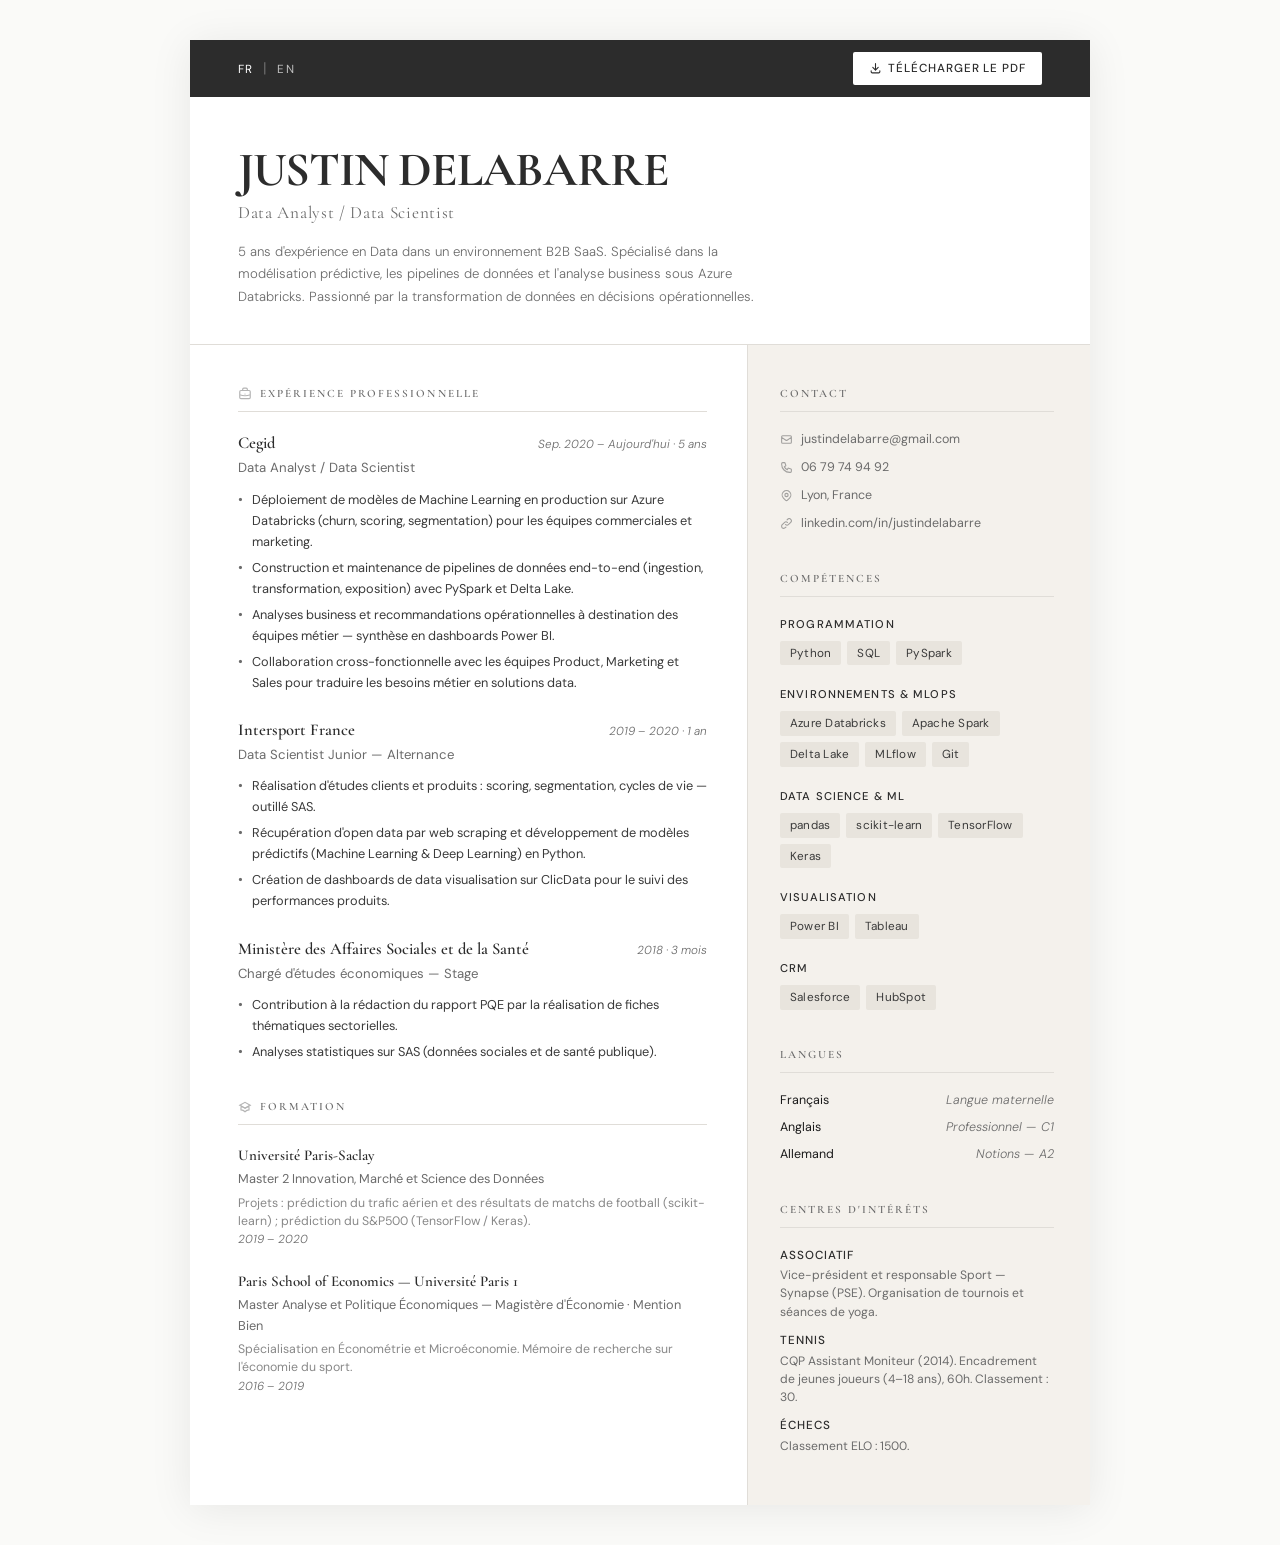
==== index.html @ 4c5a8da8 "update: city Paris --> Lyon" ====
<!DOCTYPE html>
<html lang="fr">
<head>
  <meta charset="UTF-8" />
  <meta name="viewport" content="width=device-width, initial-scale=1.0" />
  <title>Justin Delabarre — Data Analyst / Data Scientist</title>
  <link rel="stylesheet" href="style.css" />
</head>
<body>

  <!-- Barre supérieure : switcher langue + bouton téléchargement -->
  <div class="cv-page">

    <div class="cv-topbar">
      <div class="lang-switcher">
        <a href="index.html" class="active">FR</a>
        <span>|</span>
        <a href="index.en.html">EN</a>
      </div>
      <a href="cv.fr.pdf" class="btn-download" download>
        <svg xmlns="http://www.w3.org/2000/svg" fill="none" viewBox="0 0 24 24" stroke="currentColor" stroke-width="2">
          <path stroke-linecap="round" stroke-linejoin="round" d="M4 16v2a2 2 0 002 2h12a2 2 0 002-2v-2M7 10l5 5 5-5M12 15V3" />
        </svg>
        Télécharger le PDF
      </a>
    </div>

    <!-- Header -->
    <header class="cv-header">
      <h1>Justin Delabarre</h1>
      <div class="subtitle">Data Analyst / Data Scientist</div>
      <p class="tagline">
        5 ans d'expérience en Data dans un environnement B2B SaaS.
        Spécialisé dans la modélisation prédictive, les pipelines de données et l'analyse business
        sous Azure Databricks. Passionné par la transformation de données en décisions opérationnelles.
      </p>
    </header>

    <!-- Corps principal : 2 colonnes -->
    <div class="cv-body">

      <!-- Colonne principale -->
      <main class="cv-main">

        <!-- Expériences -->
        <section class="section">
          <h2 class="section-title">
            <svg xmlns="http://www.w3.org/2000/svg" fill="none" viewBox="0 0 24 24" stroke="currentColor" stroke-width="2"><path stroke-linecap="round" stroke-linejoin="round" d="M21 13.255A23.931 23.931 0 0112 15c-3.183 0-6.22-.62-9-1.745M16 6V4a2 2 0 00-2-2h-4a2 2 0 00-2 2v2m4 6h.01M5 20h14a2 2 0 002-2V8a2 2 0 00-2-2H5a2 2 0 00-2 2v10a2 2 0 002 2z"/></svg>
            Expérience professionnelle
          </h2>

          <div class="experience-item">
            <div class="exp-header">
              <div>
                <div class="exp-company">Cegid</div>
                <div class="exp-role">Data Analyst / Data Scientist</div>
              </div>
              <div class="exp-date">Sep. 2020 – Aujourd'hui · 5 ans</div>
            </div>
            <ul class="exp-bullets">
              <li>Déploiement de modèles de Machine Learning en production sur Azure Databricks (churn, scoring, segmentation) pour les équipes commerciales et marketing.</li>
              <li>Construction et maintenance de pipelines de données end-to-end (ingestion, transformation, exposition) avec PySpark et Delta Lake.</li>
              <li>Analyses business et recommandations opérationnelles à destination des équipes métier — synthèse en dashboards Power BI.</li>
              <li>Collaboration cross-fonctionnelle avec les équipes Product, Marketing et Sales pour traduire les besoins métier en solutions data.</li>
            </ul>
          </div>

          <div class="experience-item">
            <div class="exp-header">
              <div>
                <div class="exp-company">Intersport France</div>
                <div class="exp-role">Data Scientist Junior — Alternance</div>
              </div>
              <div class="exp-date">2019 – 2020 · 1 an</div>
            </div>
            <ul class="exp-bullets">
              <li>Réalisation d'études clients et produits : scoring, segmentation, cycles de vie — outillé SAS.</li>
              <li>Récupération d'open data par web scraping et développement de modèles prédictifs (Machine Learning & Deep Learning) en Python.</li>
              <li>Création de dashboards de data visualisation sur ClicData pour le suivi des performances produits.</li>
            </ul>
          </div>

          <div class="experience-item">
            <div class="exp-header">
              <div>
                <div class="exp-company">Ministère des Affaires Sociales et de la Santé</div>
                <div class="exp-role">Chargé d'études économiques — Stage</div>
              </div>
              <div class="exp-date">2018 · 3 mois</div>
            </div>
            <ul class="exp-bullets">
              <li>Contribution à la rédaction du rapport PQE par la réalisation de fiches thématiques sectorielles.</li>
              <li>Analyses statistiques sur SAS (données sociales et de santé publique).</li>
            </ul>
          </div>
        </section>

        <!-- Formation -->
        <section class="section">
          <h2 class="section-title">
            <svg xmlns="http://www.w3.org/2000/svg" fill="none" viewBox="0 0 24 24" stroke="currentColor" stroke-width="2"><path d="M12 14l9-5-9-5-9 5 9 5z"/><path d="M12 14l6.16-3.422a12.083 12.083 0 01.665 6.479A11.952 11.952 0 0012 20.055a11.952 11.952 0 00-6.824-2.998 12.078 12.078 0 01.665-6.479L12 14z"/></svg>
            Formation
          </h2>

          <div class="edu-item">
            <div class="edu-school">Université Paris-Saclay</div>
            <div class="edu-degree">Master 2 Innovation, Marché et Science des Données</div>
            <div class="edu-detail">
              Projets : prédiction du trafic aérien et des résultats de matchs de football (scikit-learn) ;
              prédiction du S&amp;P500 (TensorFlow / Keras).
            </div>
            <div class="edu-date">2019 – 2020</div>
          </div>

          <div class="edu-item">
            <div class="edu-school">Paris School of Economics — Université Paris 1</div>
            <div class="edu-degree">Master Analyse et Politique Économiques — Magistère d'Économie · Mention Bien</div>
            <div class="edu-detail">Spécialisation en Économétrie et Microéconomie. Mémoire de recherche sur l'économie du sport.</div>
            <div class="edu-date">2016 – 2019</div>
          </div>
        </section>

      </main>

      <!-- Sidebar droite -->
      <aside class="cv-sidebar">

        <!-- Contact -->
        <section class="section">
          <h2 class="section-title">Contact</h2>
          <ul class="contact-list">
            <li>
              <svg xmlns="http://www.w3.org/2000/svg" fill="none" viewBox="0 0 24 24" stroke="currentColor" stroke-width="2"><path stroke-linecap="round" stroke-linejoin="round" d="M3 8l7.89 5.26a2 2 0 002.22 0L21 8M5 19h14a2 2 0 002-2V7a2 2 0 00-2-2H5a2 2 0 00-2 2v10a2 2 0 002 2z"/></svg>
              <a href="mailto:justindelabarre@gmail.com">justindelabarre@gmail.com</a>
            </li>
            <li>
              <svg xmlns="http://www.w3.org/2000/svg" fill="none" viewBox="0 0 24 24" stroke="currentColor" stroke-width="2"><path stroke-linecap="round" stroke-linejoin="round" d="M3 5a2 2 0 012-2h3.28a1 1 0 01.948.684l1.498 4.493a1 1 0 01-.502 1.21l-2.257 1.13a11.042 11.042 0 005.516 5.516l1.13-2.257a1 1 0 011.21-.502l4.493 1.498a1 1 0 01.684.949V19a2 2 0 01-2 2h-1C9.716 21 3 14.284 3 6V5z"/></svg>
              06 79 74 94 92
            </li>
            <li>
              <svg xmlns="http://www.w3.org/2000/svg" fill="none" viewBox="0 0 24 24" stroke="currentColor" stroke-width="2"><path stroke-linecap="round" stroke-linejoin="round" d="M17.657 16.657L13.414 20.9a1.998 1.998 0 01-2.827 0l-4.244-4.243a8 8 0 1111.314 0z"/><path stroke-linecap="round" stroke-linejoin="round" d="M15 11a3 3 0 11-6 0 3 3 0 016 0z"/></svg>
              Lyon, France
            </li>
            <li>
              <svg xmlns="http://www.w3.org/2000/svg" fill="none" viewBox="0 0 24 24" stroke="currentColor" stroke-width="2"><path stroke-linecap="round" stroke-linejoin="round" d="M13.828 10.172a4 4 0 00-5.656 0l-4 4a4 4 0 105.656 5.656l1.102-1.101m-.758-4.899a4 4 0 005.656 0l4-4a4 4 0 00-5.656-5.656l-1.1 1.1"/></svg>
              <a href="https://www.linkedin.com/in/justindelabarre" target="_blank">linkedin.com/in/justindelabarre</a>
            </li>
          </ul>
        </section>

        <!-- Compétences -->
        <section class="section">
          <h2 class="section-title">Compétences</h2>

          <div class="skills-group">
            <div class="skills-group-title">Programmation</div>
            <div class="skills-tags">
              <span class="skill-tag">Python</span>
              <span class="skill-tag">SQL</span>
              <span class="skill-tag">PySpark</span>
            </div>
          </div>

          <div class="skills-group">
            <div class="skills-group-title">Environnements & MLOps</div>
            <div class="skills-tags">
              <span class="skill-tag">Azure Databricks</span>
              <span class="skill-tag">Apache Spark</span>
              <span class="skill-tag">Delta Lake</span>
              <span class="skill-tag">MLflow</span>
              <span class="skill-tag">Git</span>
            </div>
          </div>

          <div class="skills-group">
            <div class="skills-group-title">Data Science & ML</div>
            <div class="skills-tags">
              <span class="skill-tag">pandas</span>
              <span class="skill-tag">scikit-learn</span>
              <span class="skill-tag">TensorFlow</span>
              <span class="skill-tag">Keras</span>
            </div>
          </div>

          <div class="skills-group">
            <div class="skills-group-title">Visualisation</div>
            <div class="skills-tags">
              <span class="skill-tag">Power BI</span>
              <span class="skill-tag">Tableau</span>
            </div>
          </div>

          <div class="skills-group">
            <div class="skills-group-title">CRM</div>
            <div class="skills-tags">
              <span class="skill-tag">Salesforce</span>
              <span class="skill-tag">HubSpot</span>
            </div>
          </div>
        </section>

        <!-- Langues -->
        <section class="section">
          <h2 class="section-title">Langues</h2>
          <div class="lang-item">
            <span>Français</span>
            <span class="lang-level">Langue maternelle</span>
          </div>
          <div class="lang-item">
            <span>Anglais</span>
            <span class="lang-level">Professionnel — C1</span>
          </div>
          <div class="lang-item">
            <span>Allemand</span>
            <span class="lang-level">Notions — A2</span>
          </div>
        </section>

        <!-- Centres d'intérêts -->
        <section class="section">
          <h2 class="section-title">Centres d'intérêts</h2>

          <div class="interest-item">
            <div class="interest-label">Associatif</div>
            <div class="interest-desc">Vice-président et responsable Sport — Synapse (PSE). Organisation de tournois et séances de yoga.</div>
          </div>

          <div class="interest-item">
            <div class="interest-label">Tennis</div>
            <div class="interest-desc">CQP Assistant Moniteur (2014). Encadrement de jeunes joueurs (4–18 ans), 60h. Classement : 30.</div>
          </div>

          <div class="interest-item">
            <div class="interest-label">Échecs</div>
            <div class="interest-desc">Classement ELO : 1500.</div>
          </div>
        </section>

      </aside>
    </div><!-- /.cv-body -->
  </div><!-- /.cv-page -->

</body>
</html>
---- style.css ----
/* ============================================
   CV Justin Delabarre — Shared Stylesheet
   Style: Editorial élégant, 2 colonnes
   ============================================ */

@import url('https://fonts.googleapis.com/css2?family=Cormorant+Garamond:wght@400;600;700&family=DM+Sans:wght@300;400;500&display=swap');

/* ── Variables ── */
:root {
  --col-left-width: 62%;
  --col-right-width: 38%;
  --color-bg: #fafaf8;
  --color-surface: #ffffff;
  --color-text: #1a1a1a;
  --color-muted: #6b6b6b;
  --color-accent: #2c2c2c;
  --color-border: #e0ddd8;
  --color-tag-bg: #f0ede8;
  --font-display: 'Cormorant Garamond', Georgia, serif;
  --font-body: 'DM Sans', system-ui, sans-serif;
  --sidebar-bg: #f4f1ec;
}

/* ── Reset ── */
*, *::before, *::after { box-sizing: border-box; margin: 0; padding: 0; }
html { font-size: 15px; }
body {
  font-family: var(--font-body);
  background: var(--color-bg);
  color: var(--color-text);
  line-height: 1.6;
  -webkit-font-smoothing: antialiased;
}

a { color: inherit; text-decoration: none; }
a:hover { text-decoration: underline; }

/* ── Page wrapper ── */
.cv-page {
  max-width: 900px;
  margin: 40px auto;
  background: var(--color-surface);
  box-shadow: 0 4px 40px rgba(0,0,0,0.08);
  display: flex;
  flex-direction: column;
}

/* ── Header ── */
.cv-header {
  padding: 48px 48px 36px;
  border-bottom: 1px solid var(--color-border);
}

.cv-header h1 {
  font-family: var(--font-display);
  font-size: 3.2rem;
  font-weight: 700;
  letter-spacing: -0.02em;
  line-height: 1.05;
  color: var(--color-accent);
  text-transform: uppercase;
}

.cv-header .subtitle {
  font-family: var(--font-display);
  font-size: 1.15rem;
  font-weight: 400;
  color: var(--color-muted);
  margin-top: 4px;
  letter-spacing: 0.04em;
}

.cv-header .tagline {
  font-size: 0.88rem;
  color: var(--color-muted);
  margin-top: 14px;
  max-width: 560px;
  line-height: 1.7;
  font-weight: 300;
}

/* ── Body: 2 colonnes ── */
.cv-body {
  display: flex;
  flex: 1;
}

/* ── Colonne principale (gauche) ── */
.cv-main {
  width: var(--col-left-width);
  padding: 40px 40px 40px 48px;
  border-right: 1px solid var(--color-border);
}

/* ── Sidebar (droite) ── */
.cv-sidebar {
  width: var(--col-right-width);
  padding: 40px 36px 40px 32px;
  background: var(--sidebar-bg);
}

/* ── Sections ── */
.section { margin-bottom: 36px; }
.section:last-child { margin-bottom: 0; }

.section-title {
  font-family: var(--font-display);
  font-size: 0.75rem;
  font-weight: 600;
  letter-spacing: 0.18em;
  text-transform: uppercase;
  color: var(--color-muted);
  margin-bottom: 18px;
  padding-bottom: 8px;
  border-bottom: 1px solid var(--color-border);
  display: flex;
  align-items: center;
  gap: 8px;
}

.section-title svg {
  width: 14px;
  height: 14px;
  opacity: 0.5;
}

/* ── Expériences ── */
.experience-item { margin-bottom: 24px; }
.experience-item:last-child { margin-bottom: 0; }

.exp-header {
  display: flex;
  justify-content: space-between;
  align-items: baseline;
  gap: 12px;
  flex-wrap: wrap;
}

.exp-company {
  font-family: var(--font-display);
  font-size: 1.1rem;
  font-weight: 600;
  color: var(--color-accent);
}

.exp-role {
  font-size: 0.88rem;
  color: var(--color-muted);
  font-weight: 400;
  margin-top: 1px;
}

.exp-date {
  font-size: 0.78rem;
  color: var(--color-muted);
  font-weight: 300;
  white-space: nowrap;
  font-style: italic;
}

.exp-bullets {
  list-style: none;
  margin-top: 10px;
}

.exp-bullets li {
  font-size: 0.85rem;
  color: #3a3a3a;
  line-height: 1.65;
  padding-left: 14px;
  position: relative;
  margin-bottom: 5px;
}

.exp-bullets li::before {
  content: '•';
  position: absolute;
  left: 0;
  color: var(--color-muted);
  font-size: 0.9rem;
}

/* ── Formation ── */
.edu-item { margin-bottom: 20px; }
.edu-item:last-child { margin-bottom: 0; }

.edu-school {
  font-family: var(--font-display);
  font-size: 1rem;
  font-weight: 600;
  color: var(--color-accent);
}

.edu-degree {
  font-size: 0.85rem;
  color: var(--color-muted);
  margin-top: 2px;
}

.edu-detail {
  font-size: 0.82rem;
  color: #888;
  margin-top: 4px;
  line-height: 1.5;
}

.edu-date {
  font-size: 0.78rem;
  color: var(--color-muted);
  font-style: italic;
  font-weight: 300;
}

/* ── Sidebar: Compétences ── */
.skills-group { margin-bottom: 20px; }
.skills-group-title {
  font-size: 0.75rem;
  font-weight: 500;
  letter-spacing: 0.1em;
  text-transform: uppercase;
  color: var(--color-accent);
  margin-bottom: 8px;
}

.skills-tags {
  display: flex;
  flex-wrap: wrap;
  gap: 6px;
}

.skill-tag {
  background: #e8e4dd;
  color: #3a3a3a;
  font-size: 0.78rem;
  font-weight: 400;
  padding: 3px 10px;
  border-radius: 2px;
  letter-spacing: 0.02em;
}

/* ── Sidebar: Contact ── */
.contact-list { list-style: none; }
.contact-list li {
  display: flex;
  align-items: center;
  gap: 8px;
  font-size: 0.83rem;
  color: var(--color-muted);
  margin-bottom: 8px;
}

.contact-list li svg {
  width: 13px;
  height: 13px;
  flex-shrink: 0;
  opacity: 0.6;
}

.contact-list a:hover { color: var(--color-accent); }

/* ── Sidebar: Langues ── */
.lang-item {
  display: flex;
  justify-content: space-between;
  font-size: 0.83rem;
  margin-bottom: 7px;
  color: var(--color-text);
}

.lang-level {
  color: var(--color-muted);
  font-weight: 300;
  font-style: italic;
}

/* ── Sidebar: Centres d'intérêts ── */
.interest-item {
  margin-bottom: 10px;
}
.interest-label {
  font-size: 0.78rem;
  font-weight: 500;
  text-transform: uppercase;
  letter-spacing: 0.08em;
  color: var(--color-accent);
  margin-bottom: 2px;
}
.interest-desc {
  font-size: 0.81rem;
  color: var(--color-muted);
  line-height: 1.5;
}

/* ── Switcher langue + Download ── */
.cv-topbar {
  display: flex;
  justify-content: space-between;
  align-items: center;
  padding: 12px 48px;
  background: var(--color-accent);
  color: #fff;
}

.lang-switcher a {
  color: rgba(255,255,255,0.7);
  font-size: 0.78rem;
  letter-spacing: 0.1em;
  text-transform: uppercase;
  transition: color 0.2s;
}
.lang-switcher a.active, .lang-switcher a:hover { color: #fff; }
.lang-switcher span { color: rgba(255,255,255,0.3); margin: 0 6px; }

.btn-download {
  display: inline-flex;
  align-items: center;
  gap: 6px;
  background: #fff;
  color: var(--color-accent);
  font-size: 0.78rem;
  font-weight: 500;
  letter-spacing: 0.08em;
  text-transform: uppercase;
  padding: 7px 16px;
  border-radius: 2px;
  transition: opacity 0.2s;
}
.btn-download:hover { opacity: 0.85; text-decoration: none; }
.btn-download svg { width: 13px; height: 13px; }

/* ── Responsive ── */
@media (max-width: 680px) {
  .cv-page { margin: 0; box-shadow: none; }
  .cv-topbar { padding: 12px 20px; }
  .cv-header { padding: 32px 20px 24px; }
  .cv-header h1 { font-size: 2.2rem; }
  .cv-body { flex-direction: column; }
  .cv-main { width: 100%; padding: 28px 20px; border-right: none; border-bottom: 1px solid var(--color-border); }
  .cv-sidebar { width: 100%; padding: 28px 20px; }
}

@media print {
  .cv-topbar { display: none; }
  body { margin: 0; }
  .cv-page { box-shadow: none; margin: 0; }
}
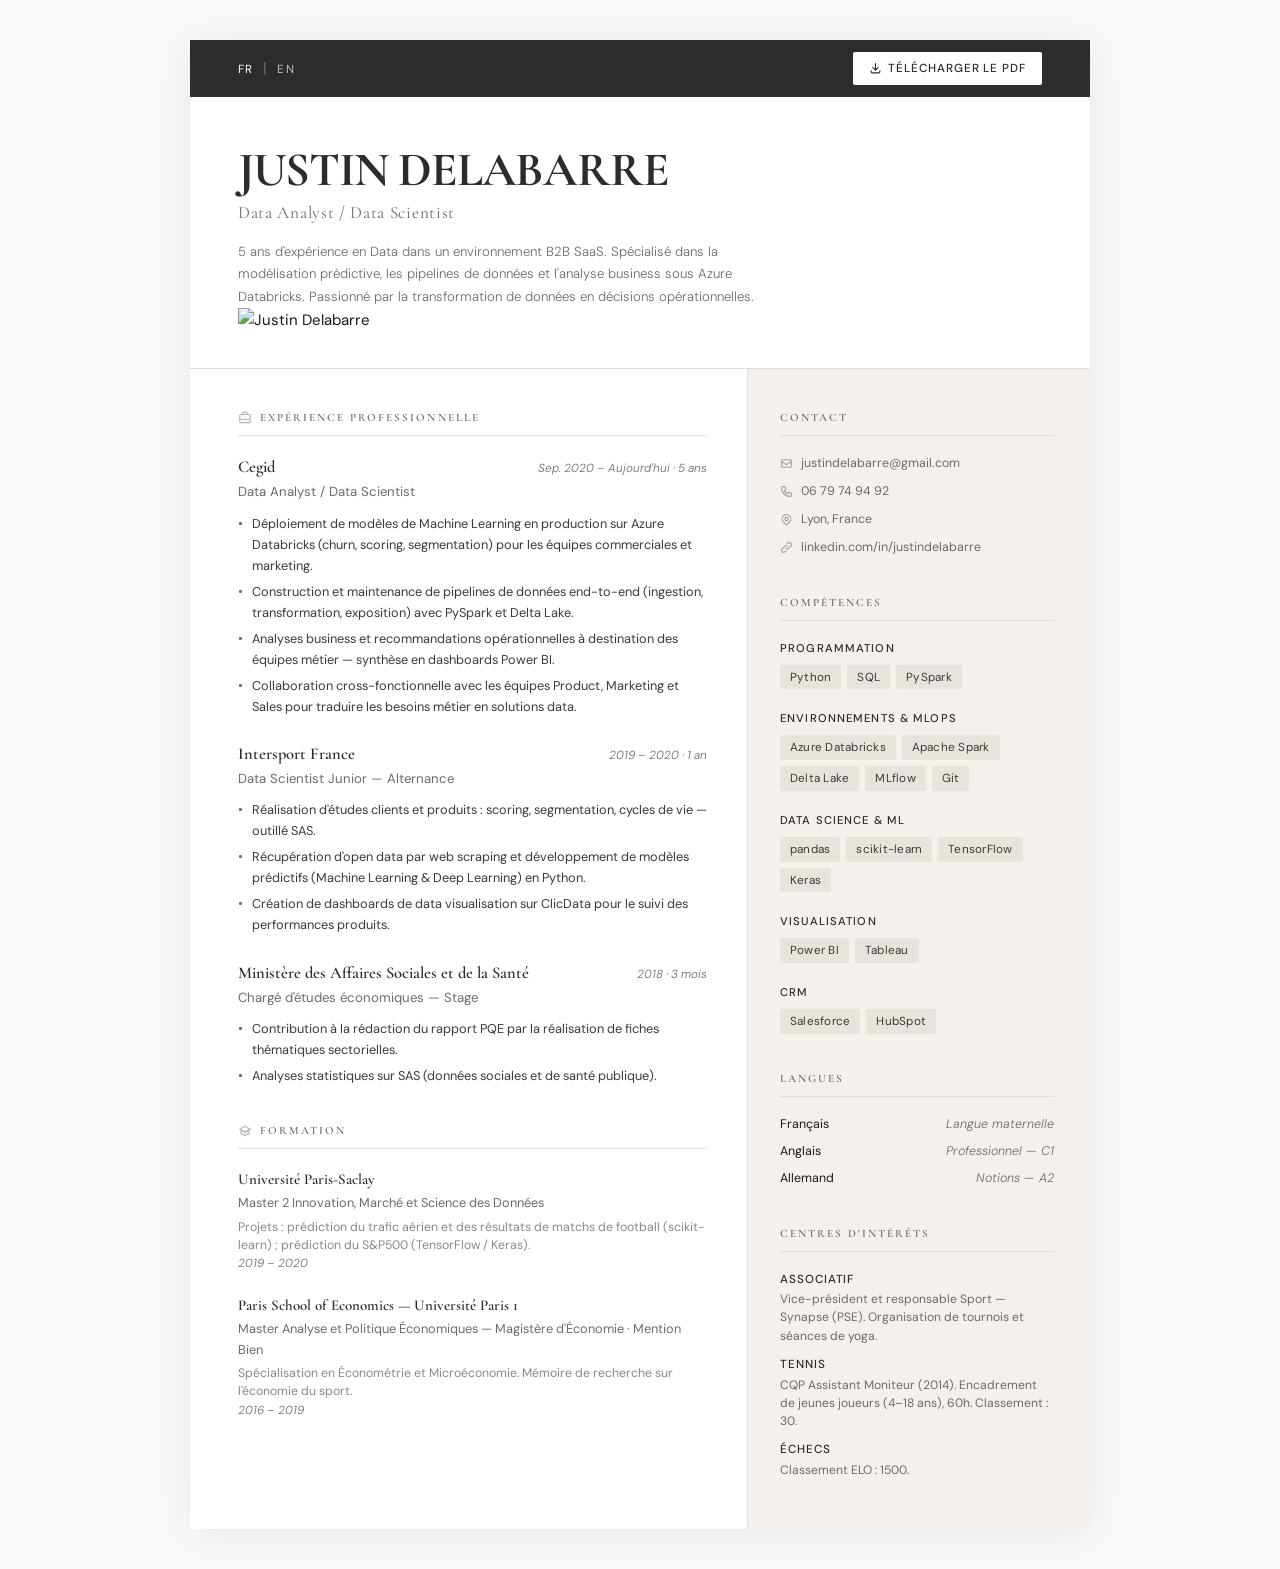
==== commit d1621d4e: "fix: correct profile photo extension png" ====
--- a/index.html
+++ b/index.html
@@ -27,13 +27,18 @@
 
     <!-- Header -->
     <header class="cv-header">
-      <h1>Justin Delabarre</h1>
-      <div class="subtitle">Data Analyst / Data Scientist</div>
-      <p class="tagline">
-        5 ans d'expérience en Data dans un environnement B2B SaaS.
-        Spécialisé dans la modélisation prédictive, les pipelines de données et l'analyse business
-        sous Azure Databricks. Passionné par la transformation de données en décisions opérationnelles.
-      </p>
+      <div class="header-top">
+        <div class="header-text">
+          <h1>Justin Delabarre</h1>
+          <div class="subtitle">Data Analyst / Data Scientist</div>
+          <p class="tagline">
+            5 ans d'expérience en Data dans un environnement B2B SaaS.
+            Spécialisé dans la modélisation prédictive, les pipelines de données et l'analyse business
+            sous Azure Databricks. Passionné par la transformation de données en décisions opérationnelles.
+          </p>
+        </div><!-- /.header-text -->
+        <img src="assets/profile.png" alt="Justin Delabarre" class="profile-photo" />
+      </div><!-- /.header-top -->
     </header>
 
     <!-- Corps principal : 2 colonnes -->
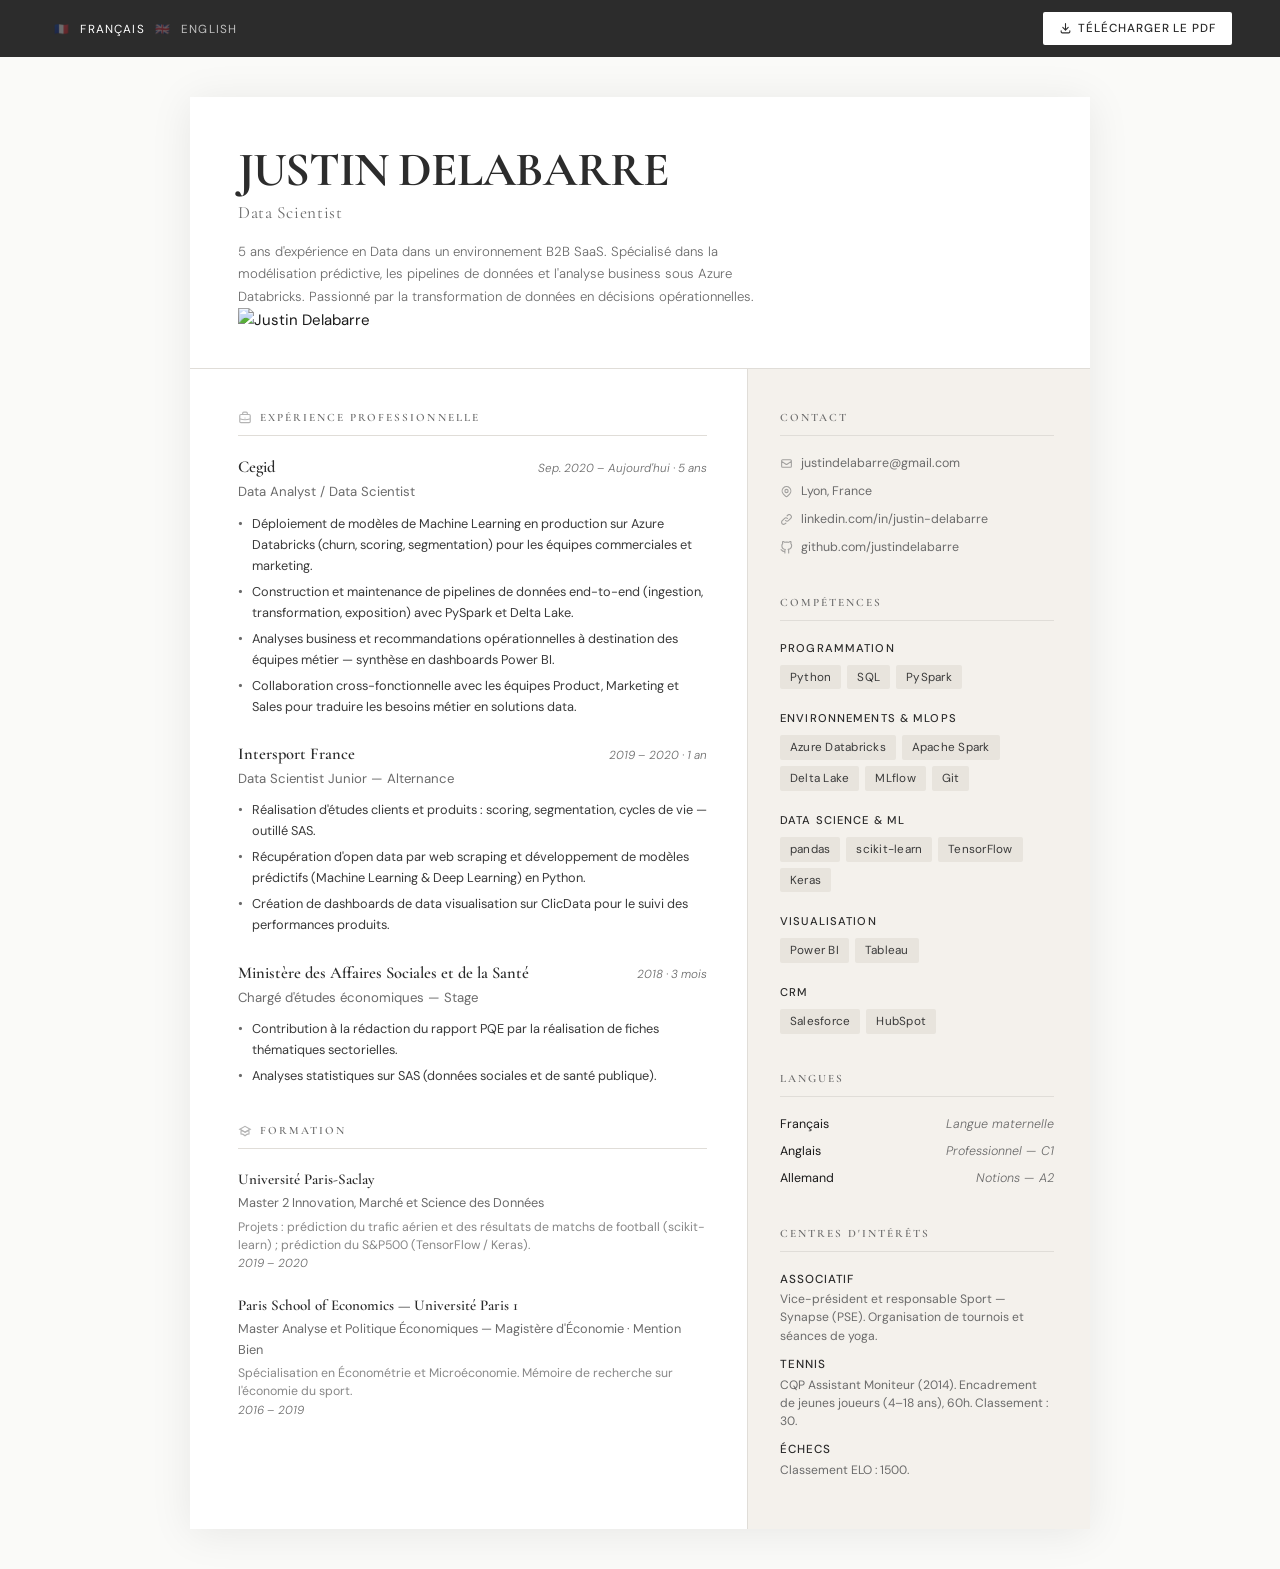
==== commit cf1a6582: "fix: update LinkedIn URL and reorder contact section (email, address, LinkedIn, GitHub)" ====
--- a/index.html
+++ b/index.html
@@ -3,34 +3,32 @@
 <head>
   <meta charset="UTF-8" />
   <meta name="viewport" content="width=device-width, initial-scale=1.0" />
-  <title>Justin Delabarre — Data Analyst / Data Scientist</title>
+  <title>Justin Delabarre — Data Scientist</title>
   <link rel="stylesheet" href="style.css" />
 </head>
 <body>
-
   <!-- Barre supérieure : switcher langue + bouton téléchargement -->
+  <div class="cv-topbar">
+    <div class="lang-switcher">
+      <a href="index.html" class="active"><span class="flag">🇫🇷</span> Français</a>
+      <a href="index.en.html"><span class="flag">🇬🇧</span> English</a>
+    </div>
+    <a href="cv.fr.pdf" class="btn-download" download>
+      <svg xmlns="http://www.w3.org/2000/svg" fill="none" viewBox="0 0 24 24" stroke="currentColor" stroke-width="2">
+        <path stroke-linecap="round" stroke-linejoin="round" d="M4 16v2a2 2 0 002 2h12a2 2 0 002-2v-2M7 10l5 5 5-5M12 15V3" />
+      </svg>
+      Télécharger le PDF
+    </a>
+  </div>
+
   <div class="cv-page">
-
-    <div class="cv-topbar">
-      <div class="lang-switcher">
-        <a href="index.html" class="active">FR</a>
-        <span>|</span>
-        <a href="index.en.html">EN</a>
-      </div>
-      <a href="cv.fr.pdf" class="btn-download" download>
-        <svg xmlns="http://www.w3.org/2000/svg" fill="none" viewBox="0 0 24 24" stroke="currentColor" stroke-width="2">
-          <path stroke-linecap="round" stroke-linejoin="round" d="M4 16v2a2 2 0 002 2h12a2 2 0 002-2v-2M7 10l5 5 5-5M12 15V3" />
-        </svg>
-        Télécharger le PDF
-      </a>
-    </div>
 
     <!-- Header -->
     <header class="cv-header">
       <div class="header-top">
         <div class="header-text">
           <h1>Justin Delabarre</h1>
-          <div class="subtitle">Data Analyst / Data Scientist</div>
+          <div class="subtitle">Data Scientist</div>
           <p class="tagline">
             5 ans d'expérience en Data dans un environnement B2B SaaS.
             Spécialisé dans la modélisation prédictive, les pipelines de données et l'analyse business
@@ -139,16 +137,16 @@
               <a href="mailto:justindelabarre@gmail.com">justindelabarre@gmail.com</a>
             </li>
             <li>
-              <svg xmlns="http://www.w3.org/2000/svg" fill="none" viewBox="0 0 24 24" stroke="currentColor" stroke-width="2"><path stroke-linecap="round" stroke-linejoin="round" d="M3 5a2 2 0 012-2h3.28a1 1 0 01.948.684l1.498 4.493a1 1 0 01-.502 1.21l-2.257 1.13a11.042 11.042 0 005.516 5.516l1.13-2.257a1 1 0 011.21-.502l4.493 1.498a1 1 0 01.684.949V19a2 2 0 01-2 2h-1C9.716 21 3 14.284 3 6V5z"/></svg>
-              06 79 74 94 92
-            </li>
-            <li>
               <svg xmlns="http://www.w3.org/2000/svg" fill="none" viewBox="0 0 24 24" stroke="currentColor" stroke-width="2"><path stroke-linecap="round" stroke-linejoin="round" d="M17.657 16.657L13.414 20.9a1.998 1.998 0 01-2.827 0l-4.244-4.243a8 8 0 1111.314 0z"/><path stroke-linecap="round" stroke-linejoin="round" d="M15 11a3 3 0 11-6 0 3 3 0 016 0z"/></svg>
               Lyon, France
             </li>
             <li>
               <svg xmlns="http://www.w3.org/2000/svg" fill="none" viewBox="0 0 24 24" stroke="currentColor" stroke-width="2"><path stroke-linecap="round" stroke-linejoin="round" d="M13.828 10.172a4 4 0 00-5.656 0l-4 4a4 4 0 105.656 5.656l1.102-1.101m-.758-4.899a4 4 0 005.656 0l4-4a4 4 0 00-5.656-5.656l-1.1 1.1"/></svg>
-              <a href="https://www.linkedin.com/in/justindelabarre" target="_blank">linkedin.com/in/justindelabarre</a>
+              <a href="https://www.linkedin.com/in/justin-delabarre-535994125/" target="_blank">linkedin.com/in/justin-delabarre</a>
+            </li>
+            <li>
+              <svg xmlns="http://www.w3.org/2000/svg" fill="none" viewBox="0 0 24 24" stroke="currentColor" stroke-width="2"><path stroke-linecap="round" stroke-linejoin="round" d="M9 19c-5 1.5-5-2.5-7-3m14 6v-3.87a3.37 3.37 0 00-.94-2.61c3.14-.35 6.44-1.54 6.44-7A5.44 5.44 0 0020 4.77 5.07 5.07 0 0019.91 1S18.73.65 16 2.48a13.38 13.38 0 00-7 0C6.27.65 5.09 1 5.09 1A5.07 5.07 0 005 4.77a5.44 5.44 0 00-1.5 3.78c0 5.42 3.3 6.61 6.44 7A3.37 3.37 0 009 18.13V22"/></svg>
+              <a href="https://github.com/justindelabarre" target="_blank">github.com/justindelabarre</a>
             </li>
           </ul>
         </section>
